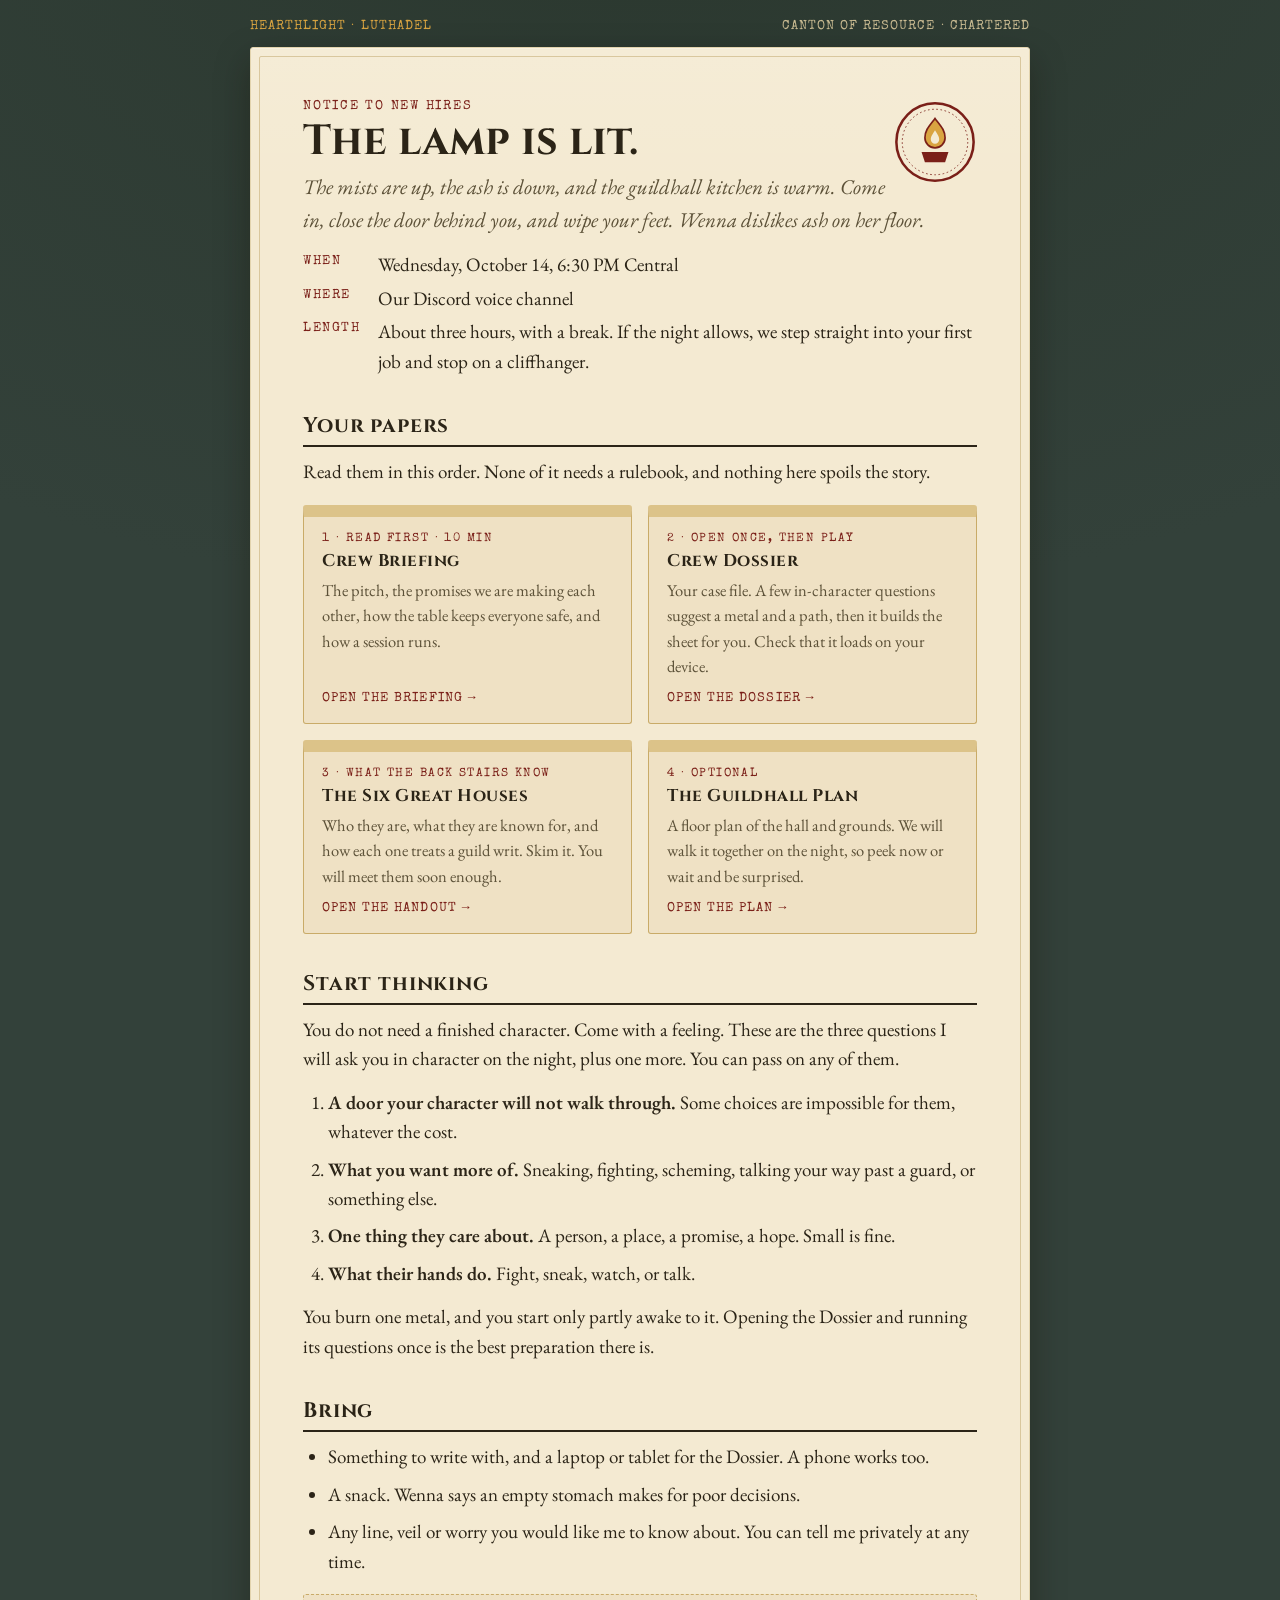
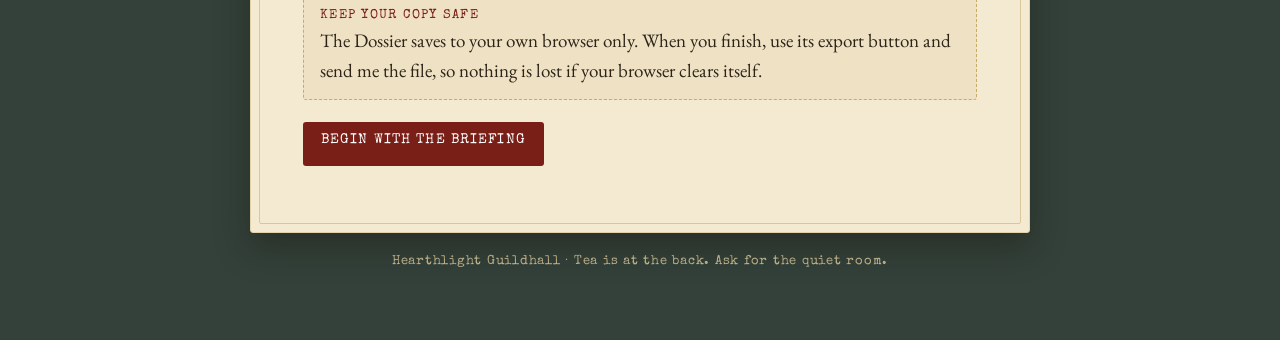
==== index.html @ ecbe62f6 "Hearthlight Guildhall: player-facing Session Zero handouts Co-Authored-By: Claude Sonnet 5.5 <norepl" ====
<!doctype html>
<html lang="en">
<head>
<meta charset="utf-8">
<meta name="viewport" content="width=device-width,initial-scale=1">
<title>Hearthlight Guildhall</title>
<meta name="description" content="A notice from Hearthlight, chartered staffing guild of Luthadel. New hires: read this first.">
<link rel="preconnect" href="https://fonts.googleapis.com"><link rel="preconnect" href="https://fonts.gstatic.com" crossorigin>
<link href="https://fonts.googleapis.com/css2?family=Cinzel:wght@500;700&family=EB+Garamond:ital,wght@0,400;0,600;1,400&family=Special+Elite&display=swap" rel="stylesheet">
<link rel="stylesheet" href="assets/guildhall.css">
<style>
.seal{width:84px;height:84px;float:right;margin:0 0 8px 16px;shape-outside:circle()}
@media (max-width:520px){.seal{width:60px;height:60px}}
</style>
</head>
<body>
<nav class="top"><span class="brand">Hearthlight &middot; Luthadel</span><span>Canton of Resource &middot; chartered</span></nav>
<main class="wrap"><article class="sheet">
<svg class="seal" viewBox="0 0 100 100" role="img" aria-label="Hearthlight seal: a lamp in a ring"><circle cx="50" cy="50" r="46" fill="none" stroke="#7a1f18" stroke-width="3"/><circle cx="50" cy="50" r="39" fill="none" stroke="#7a1f18" stroke-width="1" stroke-dasharray="2 3"/><path d="M50 22c7 9 12 14 12 23a12 12 0 0 1-24 0c0-9 5-14 12-23z" fill="#d9a441" stroke="#7a1f18" stroke-width="2"/><path d="M34 62h32l-4 12H38z" fill="#7a1f18"/><path d="M50 36c3 5 5 7 5 11a5 5 0 0 1-10 0c0-4 2-6 5-11z" fill="#f4ead2"/></svg>
<p class="stamp">Notice to new hires</p>
<h1>The lamp is lit.</h1>
<p class="lede">The mists are up, the ash is down, and the guildhall kitchen is warm. Come in, close the door behind you, and wipe your feet. Wenna dislikes ash on her floor.</p>

<dl class="when">
<dt>When</dt><dd>Wednesday, October 14, 6:30 PM Central</dd>
<dt>Where</dt><dd>Our Discord voice channel</dd>
<dt>Length</dt><dd>About three hours, with a break. If the night allows, we step straight into your first job and stop on a cliffhanger.</dd>
</dl>

<h2>Your papers</h2>
<p>Read them in this order. None of it needs a rulebook, and nothing here spoils the story.</p>
<div class="grid">
<a class="card" href="briefing.html"><span class="tag">1 &middot; Read first &middot; 10 min</span><h3>Crew Briefing</h3><p>The pitch, the promises we are making each other, how the table keeps everyone safe, and how a session runs.</p><span class="go">Open the briefing &rarr;</span></a>
<a class="card" href="dossier/"><span class="tag">2 &middot; Open once, then play</span><h3>Crew Dossier</h3><p>Your case file. A few in-character questions suggest a metal and a path, then it builds the sheet for you. Check that it loads on your device.</p><span class="go">Open the dossier &rarr;</span></a>
<a class="card" href="houses.html"><span class="tag">3 &middot; What the back stairs know</span><h3>The Six Great Houses</h3><p>Who they are, what they are known for, and how each one treats a guild writ. Skim it. You will meet them soon enough.</p><span class="go">Open the handout &rarr;</span></a>
<a class="card" href="map/"><span class="tag">4 &middot; Optional</span><h3>The Guildhall Plan</h3><p>A floor plan of the hall and grounds. We will walk it together on the night, so peek now or wait and be surprised.</p><span class="go">Open the plan &rarr;</span></a>
</div>

<h2>Start thinking</h2>
<p>You do not need a finished character. Come with a feeling. These are the three questions I will ask you in character on the night, plus one more. You can pass on any of them.</p>
<ol>
<li><strong>A door your character will not walk through.</strong> Some choices are impossible for them, whatever the cost.</li>
<li><strong>What you want more of.</strong> Sneaking, fighting, scheming, talking your way past a guard, or something else.</li>
<li><strong>One thing they care about.</strong> A person, a place, a promise, a hope. Small is fine.</li>
<li><strong>What their hands do.</strong> Fight, sneak, watch, or talk.</li>
</ol>
<p>You burn one metal, and you start only partly awake to it. Opening the Dossier and running its questions once is the best preparation there is.</p>

<h2>Bring</h2>
<ul>
<li>Something to write with, and a laptop or tablet for the Dossier. A phone works too.</li>
<li>A snack. Wenna says an empty stomach makes for poor decisions.</li>
<li>Any line, veil or worry you would like me to know about. You can tell me privately at any time.</li>
</ul>

<div class="note"><b class="k">Keep your copy safe</b>The Dossier saves to your own browser only. When you finish, use its export button and send me the file, so nothing is lost if your browser clears itself.</div>

<p style="margin-top:22px"><a class="btn" href="briefing.html">Begin with the briefing</a></p>
</article></main>
<footer>Hearthlight Guildhall &middot; Tea is at the back. Ask for the quiet room.</footer>
</body>
</html>
---- assets/guildhall.css ----
/* Hearthlight Guildhall — shared theme. Matches the Crew Dossier: case-file desk, aged paper, typewriter stamps. */
:root{
  --desk:#33413a; --desk2:#2b382f;
  --paper:#f4ead2; --paper2:#efe1c4; --paper-edge:#e2d3ad;
  --ink:#2b2417; --ink-soft:#5c5138; --ink-faint:#7d6f50;
  --manila:#dcc389; --manila-dk:#c9ab68;
  --line:#cdb886; --accent:#7a1f18; --red:#a3322a; --lamp:#d9a441; --mist:#6fa39b;
  --shadow:rgba(20,14,4,.35);
  --f-display:'Cinzel',Georgia,serif; --f-body:'EB Garamond',Georgia,serif; --f-type:'Special Elite','Courier New',monospace;
}
@media (prefers-color-scheme:dark){:root{--desk:#100d08;--desk2:#171209;--paper:#e7dab8;--paper2:#ded0aa;--paper-edge:#cdba8c;--shadow:rgba(0,0,0,.55)}}
*{box-sizing:border-box}
html{-webkit-text-size-adjust:100%}
body{margin:0;background:radial-gradient(1200px 700px at 50% -10%,var(--desk2),var(--desk));background-attachment:fixed;background-color:var(--desk);color:var(--ink);font:19px/1.55 var(--f-body);padding:20px 16px 72px}
.wrap{max-width:780px;margin:0 auto}
nav.top{display:flex;flex-wrap:wrap;gap:6px 18px;justify-content:space-between;align-items:baseline;max-width:780px;margin:0 auto 14px;font:13px var(--f-type);letter-spacing:.08em;text-transform:uppercase}
nav.top a{color:#e8d9ae;text-decoration:none;border-bottom:1px dotted #e8d9ae88}
nav.top a:hover,nav.top a:focus-visible{color:#fff;border-bottom-style:solid;outline:none}
nav.top .brand{color:var(--lamp)}
nav.top>span:last-child{color:#c9bb92}
.sheet{background:var(--paper);background-image:linear-gradient(180deg,#ffffff18,transparent 140px);border:1px solid var(--paper-edge);border-radius:3px;box-shadow:0 14px 34px var(--shadow),0 1px 0 #fff4 inset;padding:clamp(22px,5vw,52px);position:relative}
.sheet::before{content:"";position:absolute;inset:8px;border:1px solid var(--line);border-radius:2px;pointer-events:none;opacity:.7}
.stamp{font:12.5px var(--f-type);letter-spacing:.14em;text-transform:uppercase;color:var(--accent);margin:0 0 6px}
h1{font:700 clamp(28px,6vw,42px)/1.1 var(--f-display);margin:0 0 6px;color:var(--ink);text-wrap:balance}
h2{font:700 21px/1.2 var(--f-display);letter-spacing:.04em;margin:38px 0 10px;padding-bottom:6px;border-bottom:2px solid var(--ink);color:var(--ink);text-wrap:balance}
h3{font:700 16px var(--f-display);letter-spacing:.06em;text-transform:uppercase;margin:22px 0 6px;color:var(--accent)}
p{margin:0 0 14px}
.lede{font-size:21px;color:var(--ink-soft);font-style:italic}
.byline{font:13px var(--f-type);color:var(--ink-faint);margin:0 0 22px}
a{color:var(--accent)}
a:focus-visible,button:focus-visible{outline:2px solid var(--lamp);outline-offset:3px}
strong{font-weight:600}
ul,ol{padding-left:1.3em;margin:0 0 14px}li{margin-bottom:8px}
table{width:100%;min-width:560px;border-collapse:collapse;font-size:16.5px;margin:10px 0 20px}
th{font:12.5px var(--f-type);letter-spacing:.1em;text-transform:uppercase;text-align:left;background:var(--manila);color:var(--ink);padding:8px 10px;border:1px solid var(--manila-dk)}
td{padding:8px 10px;border:1px solid var(--line);vertical-align:top}
tr:nth-child(even) td{background:#00000008}
.tablewrap{overflow-x:auto}
.promise{border-left:4px solid var(--accent);padding:2px 0 2px 16px;margin:0 0 16px}
.note{background:var(--paper2);border:1px dashed var(--manila-dk);padding:14px 16px;border-radius:3px;margin:18px 0}
.note b.k{font:12.5px var(--f-type);letter-spacing:.1em;text-transform:uppercase;color:var(--accent);display:block;margin-bottom:4px}
.ticks{list-style:none;padding:0}
.ticks li{display:flex;gap:12px;align-items:flex-start;padding:8px 0;border-bottom:1px solid var(--line)}
.ticks input{width:20px;height:20px;margin-top:5px;accent-color:var(--accent);flex:none}
.ticks label{cursor:pointer}
.ticks input:checked+label{color:var(--ink-faint);text-decoration:line-through}
.btn{display:inline-block;font:14px var(--f-type);letter-spacing:.08em;text-transform:uppercase;text-decoration:none;color:#fff;background:var(--accent);padding:11px 18px;border-radius:3px;border:0;cursor:pointer;min-height:44px}
.btn:hover{background:#933028}
.btn.ghost{background:transparent;color:var(--accent);border:1px solid var(--accent)}
.grid{display:grid;gap:16px;grid-template-columns:repeat(auto-fit,minmax(min(100%,300px),1fr));margin:18px 0 6px}
.card{display:flex;flex-direction:column;background:var(--paper2);border:1px solid var(--manila-dk);border-top:12px solid var(--manila);border-radius:3px;padding:16px 18px 18px;text-decoration:none;color:var(--ink);transition:transform .15s,box-shadow .15s}
.card:hover,.card:focus-visible{transform:translateY(-2px);box-shadow:0 10px 18px var(--shadow)}
.card .tag{font:12px var(--f-type);letter-spacing:.12em;text-transform:uppercase;color:var(--accent)}
.card h3{margin:4px 0 6px;color:var(--ink);font-size:17px;text-transform:none;letter-spacing:.03em}
.card p{font-size:16.5px;margin:0 0 10px;color:var(--ink-soft)}
.card .go{margin-top:auto;font:13px var(--f-type);letter-spacing:.08em;text-transform:uppercase;color:var(--accent)}
.when{display:grid;gap:4px 18px;grid-template-columns:auto 1fr;font-size:19px;margin:14px 0 6px}
.when dt{font:12.5px var(--f-type);letter-spacing:.12em;text-transform:uppercase;color:var(--accent);padding-top:5px}
.when dd{margin:0}
footer{max-width:780px;margin:22px auto 0;text-align:center;font:12.5px var(--f-type);color:#c9bb92;letter-spacing:.06em}
@media (max-width:520px){body{font-size:18px}.when{grid-template-columns:1fr}.when dt{padding-top:10px}}
@media (prefers-reduced-motion:reduce){.card{transition:none}}
@media print{body{background:#fff;padding:0}nav.top,footer{display:none}.sheet{box-shadow:none;border:0}.sheet::before{display:none}}
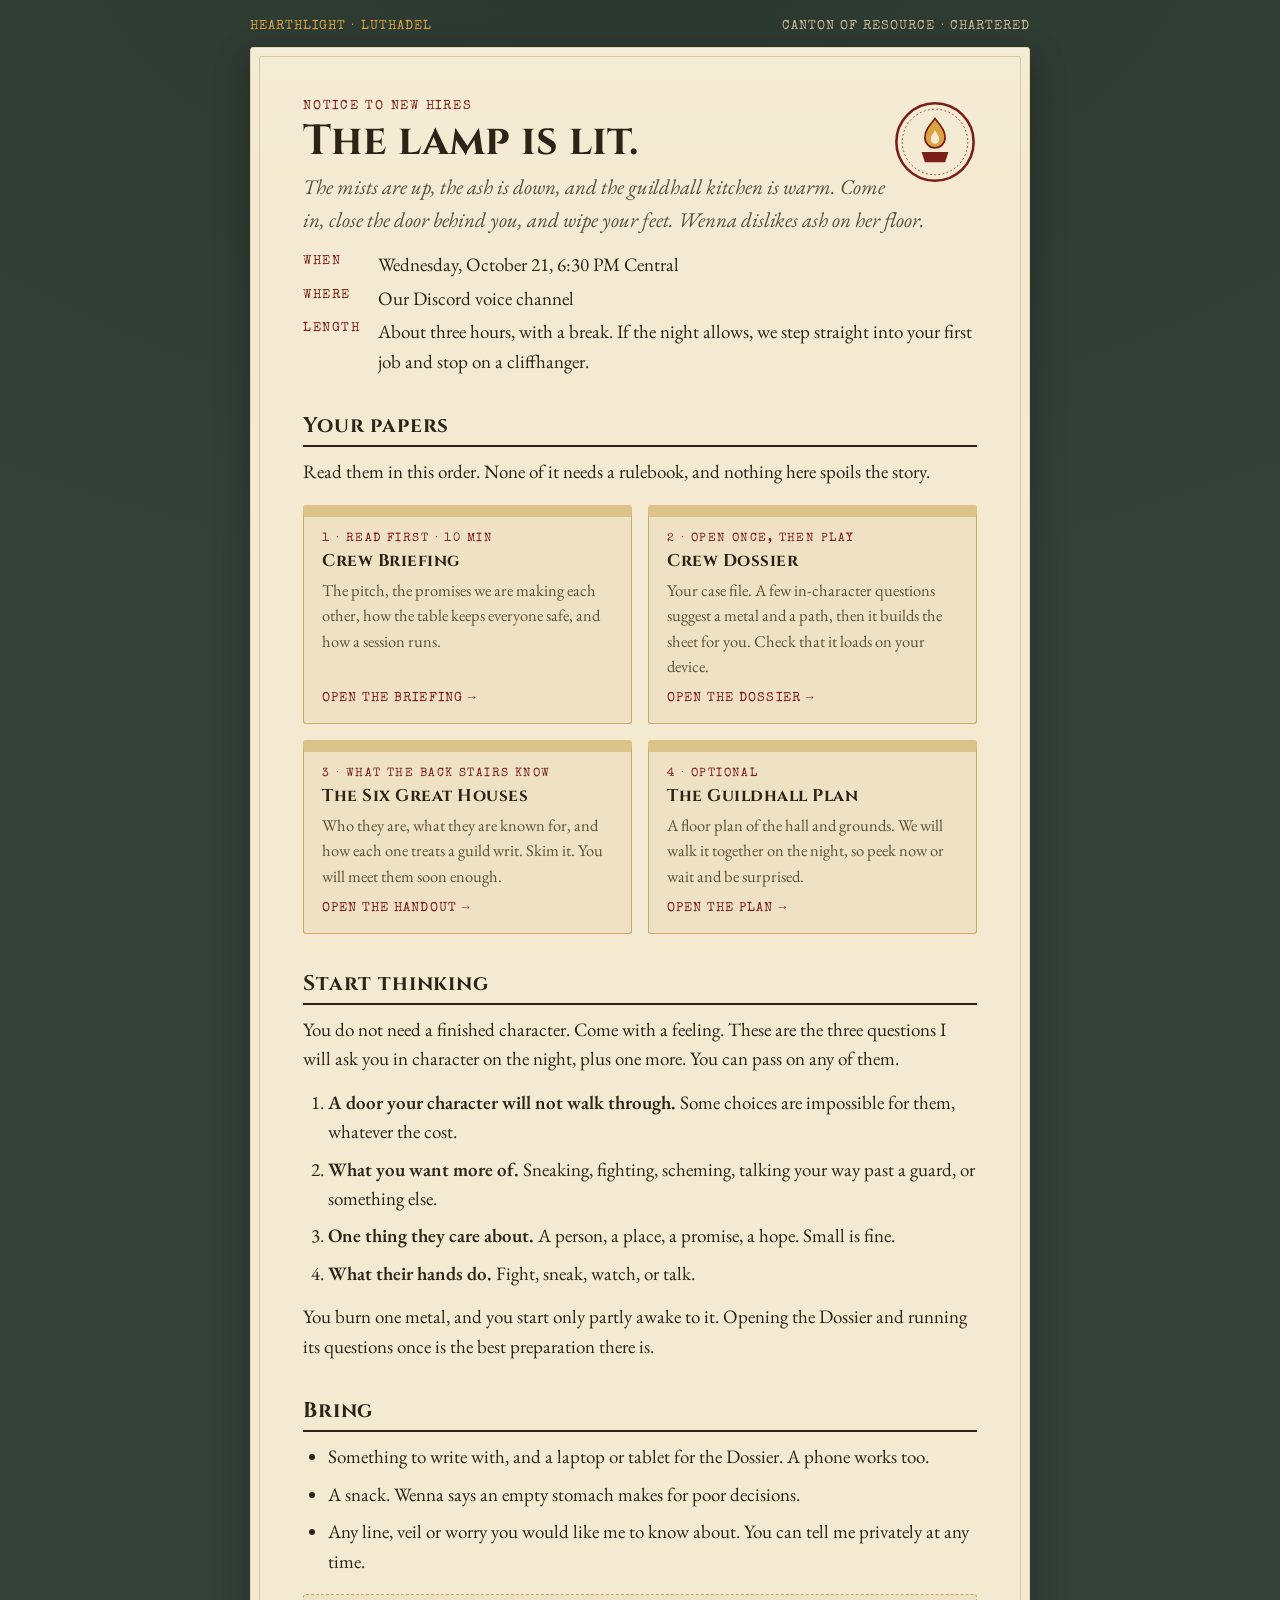
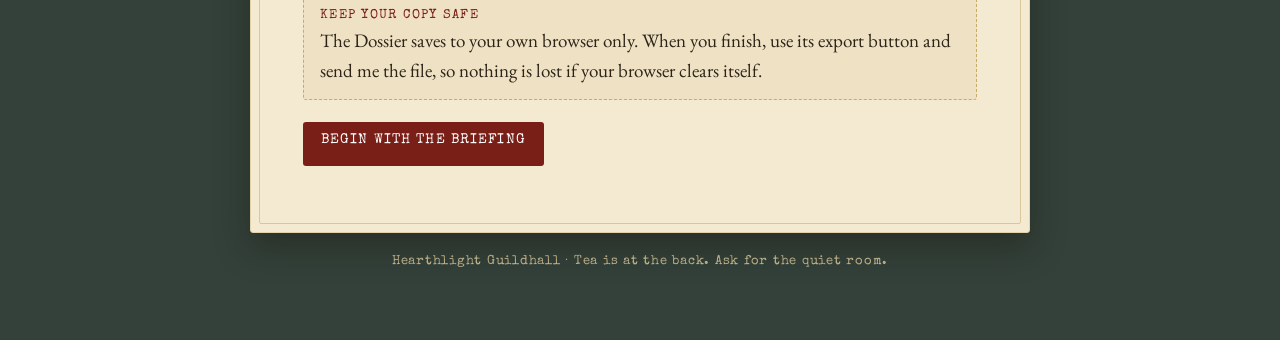
==== commit 978e3ac2: "Correct Session Zero date to Wednesday, October 21 Co-Authored-By: Claude Sonnet 5.5 <noreply@anthro" ====
--- a/index.html
+++ b/index.html
@@ -22,7 +22,7 @@
 <p class="lede">The mists are up, the ash is down, and the guildhall kitchen is warm. Come in, close the door behind you, and wipe your feet. Wenna dislikes ash on her floor.</p>
 
 <dl class="when">
-<dt>When</dt><dd>Wednesday, October 14, 6:30 PM Central</dd>
+<dt>When</dt><dd>Wednesday, October 21, 6:30 PM Central</dd>
 <dt>Where</dt><dd>Our Discord voice channel</dd>
 <dt>Length</dt><dd>About three hours, with a break. If the night allows, we step straight into your first job and stop on a cliffhanger.</dd>
 </dl>
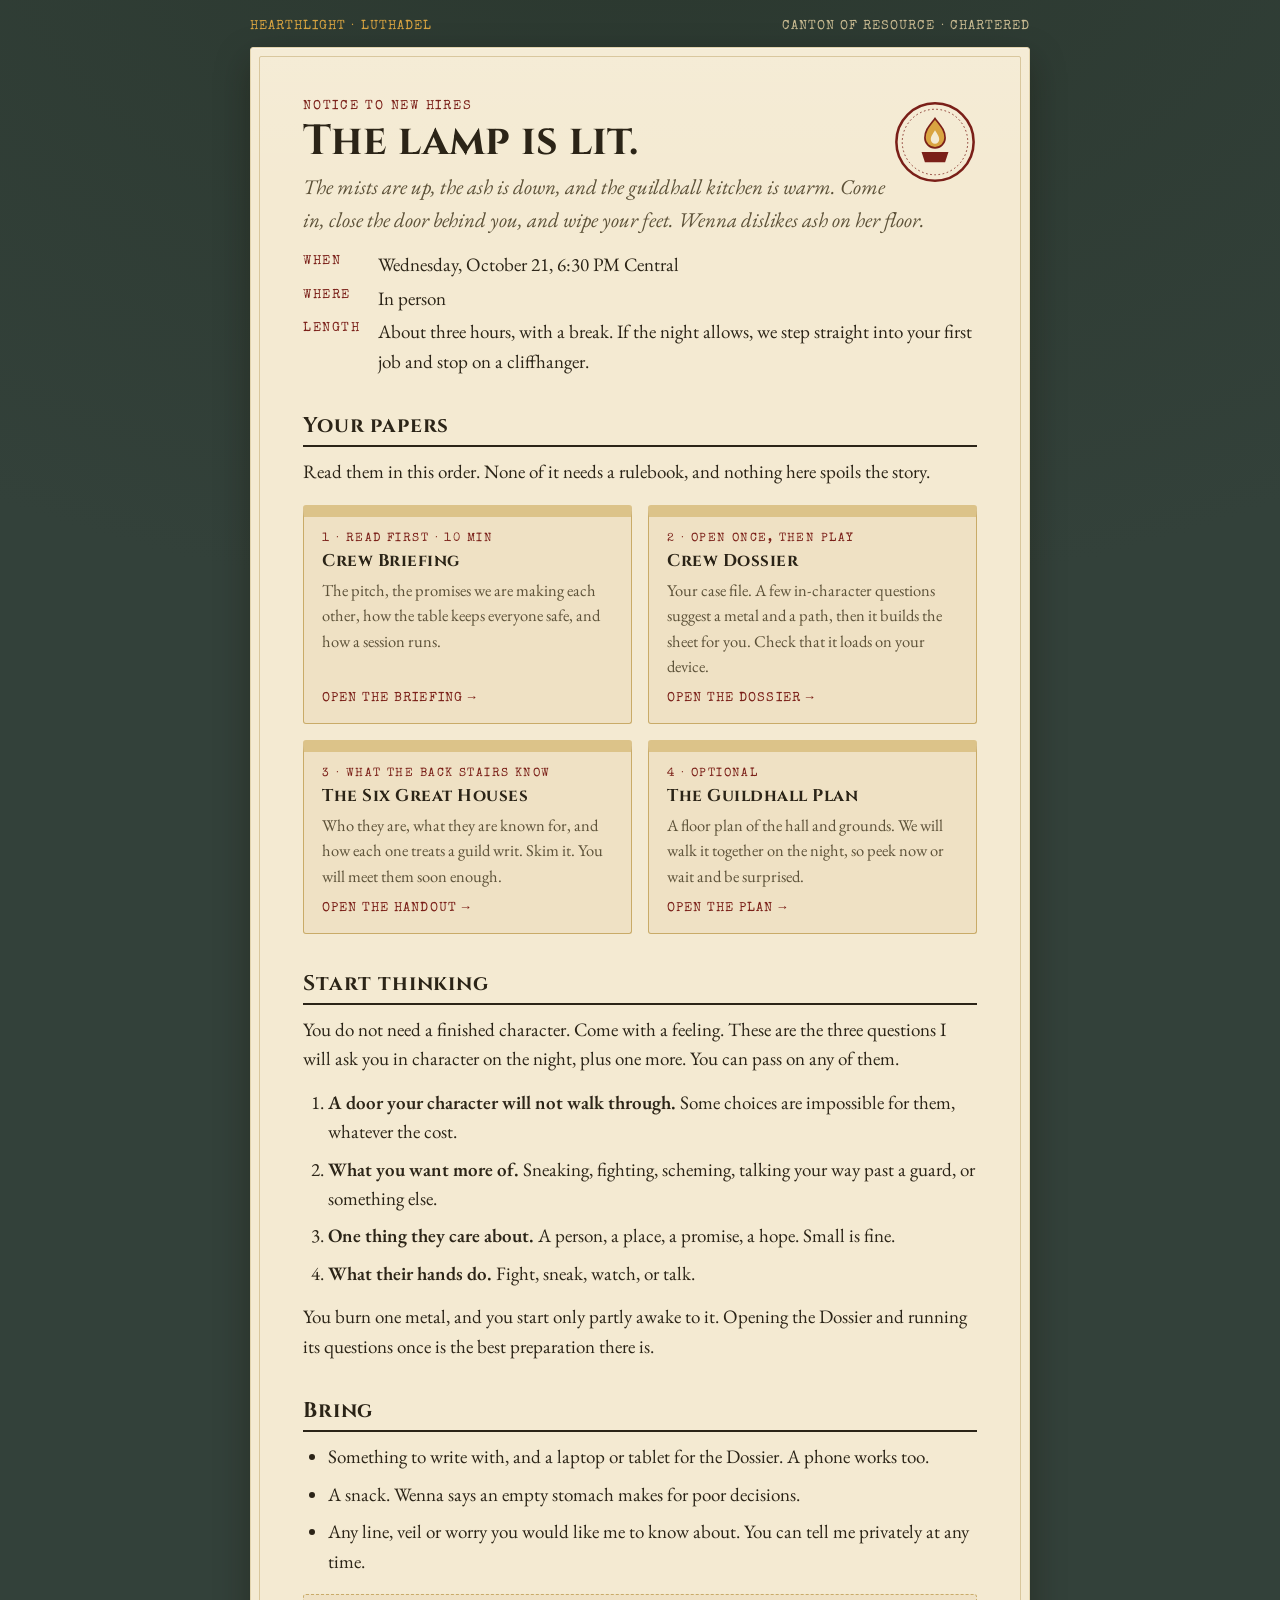
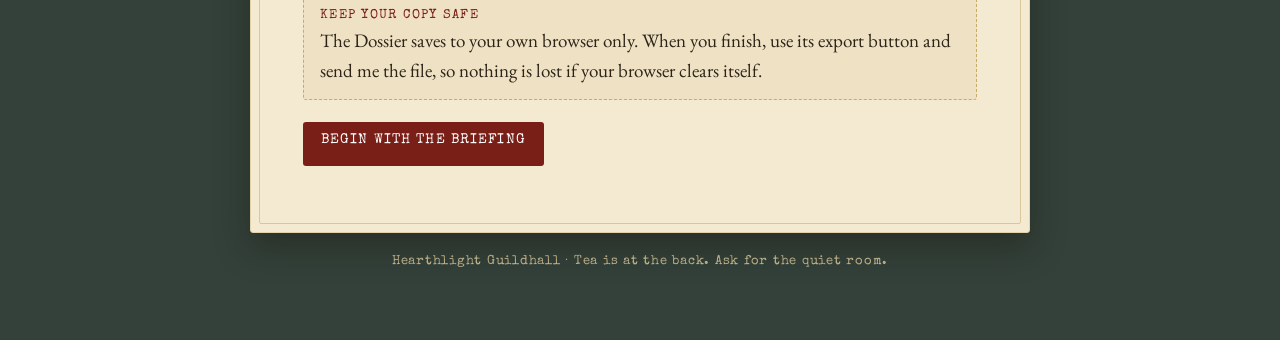
==== commit e96280d8: "Player site: in-person session, tokens for up to five PCs Co-Authored-By: Claude Sonnet 5.5 <noreply" ====
--- a/index.html
+++ b/index.html
@@ -23,7 +23,7 @@
 
 <dl class="when">
 <dt>When</dt><dd>Wednesday, October 21, 6:30 PM Central</dd>
-<dt>Where</dt><dd>Our Discord voice channel</dd>
+<dt>Where</dt><dd>In person</dd>
 <dt>Length</dt><dd>About three hours, with a break. If the night allows, we step straight into your first job and stop on a cliffhanger.</dd>
 </dl>
 
